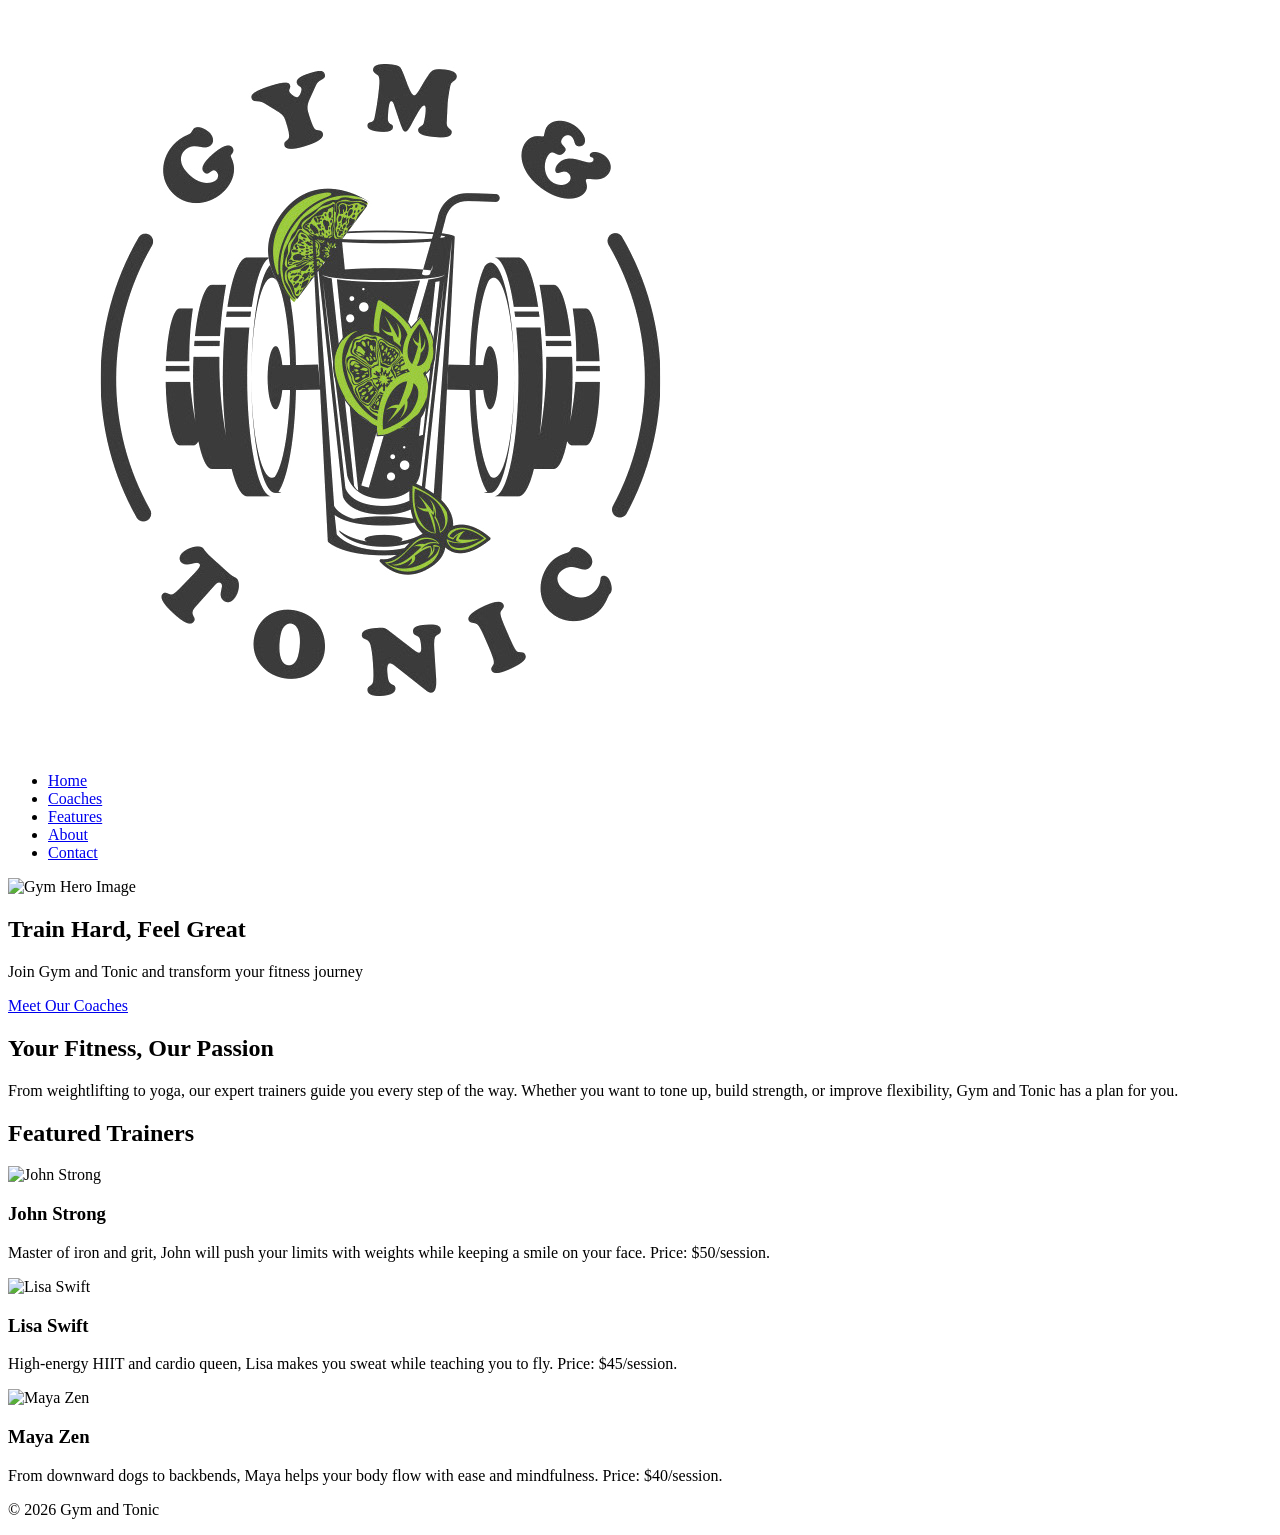
==== index.html @ 3d95173b "first version" ====
<!DOCTYPE html>
<html lang="en">
<head>
  <meta charset="UTF-8">
  <meta name="viewport" content="width=device-width, initial-scale=1.0">
  <title>Gym and Tonic</title>
  <link rel="stylesheet" href="styles.css">
  <script src="app.js" defer></script>
</head>
<body>
  <header>
    <img src="assets/images/logo.png" alt="Gym and Tonic Logo" class="logo">
    <nav>
      <ul>
        <li><a href="index.html" data-i18n="home">Home</a></li>
        <li><a href="coaches.html" data-i18n="coaches">Coaches</a></li>
        <li><a href="features.html" data-i18n="features">Features</a></li>
        <li><a href="about.html" data-i18n="about">About</a></li>
        <li><a href="contact.html" data-i18n="contact">Contact</a></li>
      </ul>
    </nav>
  </header>

  <section class="hero">
    <img src="assets/images/hero.jpg" alt="Gym Hero Image">
    <div class="hero-overlay"></div>
    <div class="hero-text">
      <h1 data-i18n="hero_title">Train Hard, Feel Great</h1>
      <p data-i18n="hero_subtitle">Join Gym and Tonic and transform your fitness journey</p>
      <a href="coaches.html" class="btn" data-i18n="hero_button">Meet Our Coaches</a>
    </div>
  </section>

  <section class="intro">
    <h2 data-i18n="intro_title">Your Fitness, Our Passion</h2>
    <p data-i18n="intro_text">From weightlifting to yoga, our expert trainers guide you every step of the way. Whether you want to tone up, build strength, or improve flexibility, Gym and Tonic has a plan for you.</p>
  </section>

  <!-- Featured Trainers Section -->
  <section class="featured-trainers">
    <h2 data-i18n="featured_trainers_title">Featured Trainers</h2>
    <div class="trainer-grid">
      <div class="trainer-card">
        <img src="assets/images/gym1.jpg" alt="John Strong">
        <h3 data-i18n="coach1_name">John Strong</h3>
        <p data-i18n="coach1_desc">Master of iron and grit, John will push your limits with weights while keeping a smile on your face. Price: $50/session.</p>
      </div>
      <div class="trainer-card">
        <img src="assets/images/gym2.jpg" alt="Lisa Swift">
        <h3 data-i18n="coach2_name">Lisa Swift</h3>
        <p data-i18n="coach2_desc">High-energy HIIT and cardio queen, Lisa makes you sweat while teaching you to fly. Price: $45/session.</p>
      </div>
      <div class="trainer-card">
        <img src="assets/images/gym3.jpg" alt="Maya Zen">
        <h3 data-i18n="coach3_name">Maya Zen</h3>
        <p data-i18n="coach3_desc">From downward dogs to backbends, Maya helps your body flow with ease and mindfulness. Price: $40/session.</p>
      </div>
    </div>
  </section>

  <footer>
    <p>&copy; 2026 Gym and Tonic</p>
  </footer>
</body>
</html>
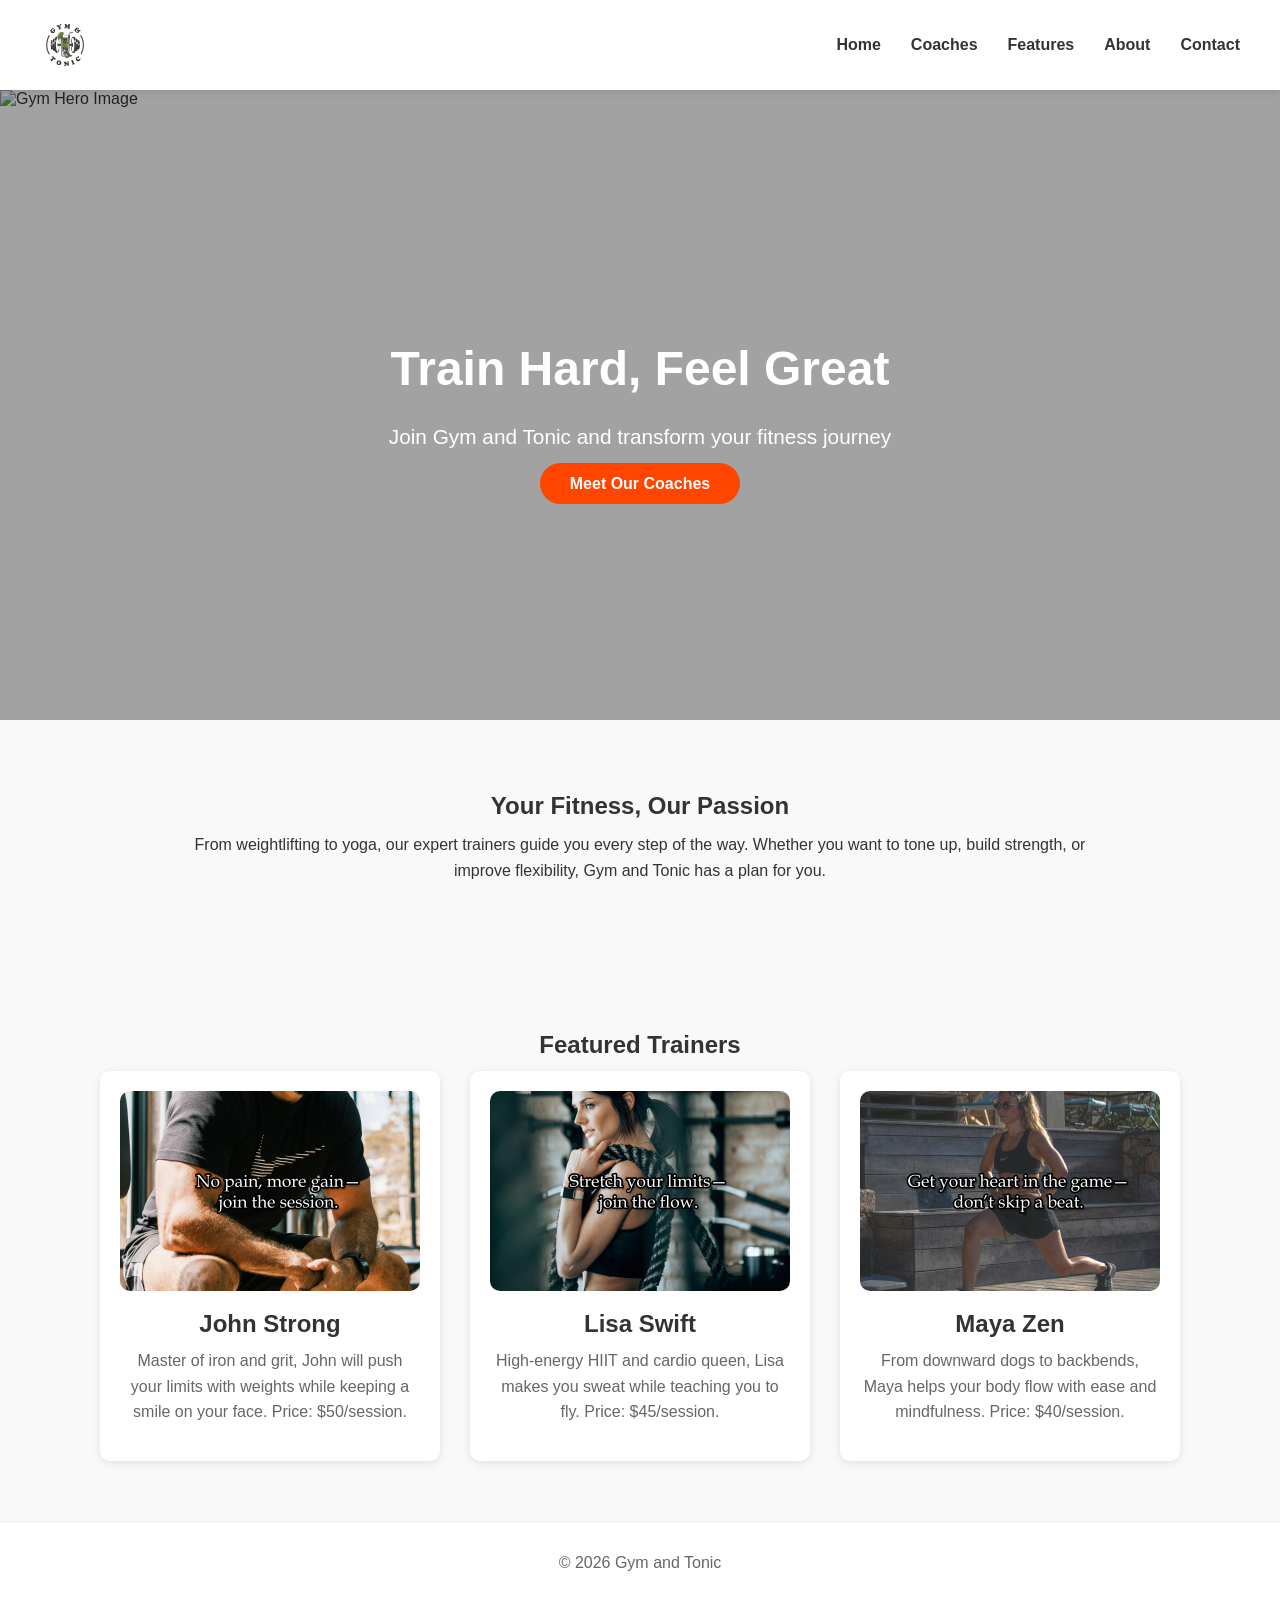
==== commit 1576f3b2: "trying to fix stuff 1" ====
--- a/index.html
+++ b/index.html
@@ -22,7 +22,7 @@
   </header>
 
   <section class="hero">
-    <img src="assets/images/hero.jpg" alt="Gym Hero Image">
+    <img src="assets/images/en/hero.jpg" alt="Gym Hero Image">
     <div class="hero-overlay"></div>
     <div class="hero-text">
       <h1 data-i18n="hero_title">Train Hard, Feel Great</h1>
@@ -41,17 +41,17 @@
     <h2 data-i18n="featured_trainers_title">Featured Trainers</h2>
     <div class="trainer-grid">
       <div class="trainer-card">
-        <img src="assets/images/gym1.jpg" alt="John Strong">
+        <img src="assets/images/en/gym1.jpg" alt="John Strong">
         <h3 data-i18n="coach1_name">John Strong</h3>
         <p data-i18n="coach1_desc">Master of iron and grit, John will push your limits with weights while keeping a smile on your face. Price: $50/session.</p>
       </div>
       <div class="trainer-card">
-        <img src="assets/images/gym2.jpg" alt="Lisa Swift">
+        <img src="assets/images/en/gym2.jpg" alt="Lisa Swift">
         <h3 data-i18n="coach2_name">Lisa Swift</h3>
         <p data-i18n="coach2_desc">High-energy HIIT and cardio queen, Lisa makes you sweat while teaching you to fly. Price: $45/session.</p>
       </div>
       <div class="trainer-card">
-        <img src="assets/images/gym3.jpg" alt="Maya Zen">
+        <img src="assets/images/en/gym3.jpg" alt="Maya Zen">
         <h3 data-i18n="coach3_name">Maya Zen</h3>
         <p data-i18n="coach3_desc">From downward dogs to backbends, Maya helps your body flow with ease and mindfulness. Price: $40/session.</p>
       </div>
--- a/styles.css
+++ b/styles.css
@@ -0,0 +1,331 @@
+/* ================== Google Fonts ================== */
+@import url('https://fonts.googleapis.com/css2?family=Montserrat:wght@400;600;700&display=swap');
+
+/* ================== GLOBAL STYLES ================== */
+body {
+  font-family: 'Montserrat', sans-serif;
+  margin: 0;
+  background-color: #f9f9f9;
+  color: #333;
+}
+
+h1, h2, h3, h4 {
+  font-weight: 700;
+  margin: 0.5em 0;
+}
+
+p {
+  line-height: 1.6;
+  margin: 0.5em 0 1em 0;
+}
+
+a {
+  color: inherit;
+  text-decoration: none;
+}
+
+ul {
+  list-style: none;
+  padding: 0;
+  margin: 0;
+}
+
+/* ================== HEADER ================== */
+header {
+  display: flex;
+  justify-content: space-between;
+  align-items: center;
+  padding: 20px 40px;
+  background-color: #fff;
+  box-shadow: 0 2px 8px rgba(0,0,0,0.1);
+  position: sticky;
+  top: 0;
+  z-index: 100;
+}
+
+header .logo {
+  height: 50px;
+}
+
+header nav ul {
+  display: flex;
+  gap: 30px;
+}
+
+header nav li a {
+  font-weight: 600;
+  transition: color 0.3s;
+}
+
+header nav li a:hover {
+  color: #ff4500;
+}
+
+/* ================== HERO ================== */
+.hero {
+  position: relative;
+  width: 100%;
+  height: 70vh;
+  display: flex;
+  justify-content: center;
+  align-items: center;
+  overflow: hidden;
+}
+
+.hero img {
+  width: 100%;
+  height: 100%;
+  object-fit: cover;
+}
+
+.hero-overlay {
+  position: absolute;
+  width: 100%;
+  height: 100%;
+  background-color: rgba(0,0,0,0.35);
+  top: 0;
+  left: 0;
+}
+
+.hero-text {
+  position: absolute;
+  color: #fff;
+  text-align: center;
+  padding: 0 20px;
+}
+
+.hero-text h1 {
+  font-size: 3rem;
+  margin-bottom: 0.5em;
+}
+
+.hero-text p {
+  font-size: 1.3rem;
+  margin-bottom: 1em;
+}
+
+.hero-text .btn {
+  background-color: #ff4500;
+  padding: 12px 30px;
+  border-radius: 30px;
+  color: #fff;
+  font-weight: 600;
+  transition: background-color 0.3s;
+}
+
+.hero-text .btn:hover {
+  background-color: #e03e00;
+}
+
+/* ================== INTRO ================== */
+.intro {
+  padding: 60px 20px;
+  text-align: center;
+  max-width: 900px;
+  margin: 0 auto;
+}
+
+/* ================== FEATURED TRAINERS ================== */
+.featured-trainers {
+  padding: 60px 20px;
+  text-align: center;
+}
+
+.trainer-grid {
+  display: flex;
+  gap: 30px;
+  justify-content: center;
+  flex-wrap: wrap;
+}
+
+.trainer-card {
+  background-color: #fff;
+  padding: 20px;
+  width: 300px;
+  box-shadow: 0 2px 8px rgba(0,0,0,0.1);
+  border-radius: 10px;
+  text-align: center;
+}
+
+.trainer-card img {
+  width: 100%;
+  height: 200px;
+  object-fit: cover;
+  border-radius: 10px;
+}
+
+.trainer-card h3 {
+  margin-top: 15px;
+  margin-bottom: 10px;
+  font-size: 1.5rem;
+}
+
+.trainer-card p {
+  font-size: 1rem;
+  color: #666;
+}
+
+/* ================== COACHES PAGE ================== */
+.coach-grid {
+  display: flex;
+  flex-wrap: wrap;
+  gap: 30px;
+  justify-content: center;
+  padding: 60px 20px;
+}
+
+.coach-card {
+  background-color: #fff;
+  width: 300px;
+  box-shadow: 0 2px 8px rgba(0,0,0,0.1);
+  border-radius: 10px;
+  overflow: hidden;
+  text-align: center;
+}
+
+.coach-card img {
+  width: 100%;
+  height: 200px;
+  object-fit: cover;
+}
+
+.coach-card h3 {
+  margin: 15px 0 5px 0;
+}
+
+.coach-card p {
+  padding: 0 15px 15px 15px;
+  color: #666;
+}
+
+/* ================== FEATURES PAGE ================== */
+.features-grid {
+  display: flex;
+  flex-wrap: wrap;
+  gap: 30px;
+  justify-content: center;
+  padding: 60px 20px;
+}
+
+.feature-card {
+  background-color: #fff;
+  width: 300px;
+  box-shadow: 0 2px 8px rgba(0,0,0,0.1);
+  border-radius: 10px;
+  overflow: hidden;
+  text-align: center;
+}
+
+.feature-card img {
+  width: 100%;
+  height: 200px;
+  object-fit: cover;
+}
+
+.feature-card h3 {
+  margin: 15px 0 5px 0;
+}
+
+.feature-card p {
+  padding: 0 15px 15px 15px;
+  color: #666;
+}
+
+/* ================== ABOUT PAGE ================== */
+.about-section {
+  padding: 60px 20px;
+  max-width: 900px;
+  margin: 0 auto;
+  text-align: center;
+}
+
+.about-section h2 {
+  font-size: 2rem;
+  margin-bottom: 20px;
+}
+
+.about-section p {
+  font-size: 1.1rem;
+  color: #555;
+}
+
+/* ================== CONTACT PAGE ================== */
+.contact-section {
+  padding: 60px 20px;
+  max-width: 900px;
+  margin: 0 auto;
+}
+
+.contact-section h2 {
+  text-align: center;
+  margin-bottom: 40px;
+}
+
+.contact-section form {
+  display: flex;
+  flex-direction: column;
+  gap: 20px;
+}
+
+.contact-section input,
+.contact-section textarea {
+  padding: 15px;
+  border: 1px solid #ccc;
+  border-radius: 8px;
+  font-size: 1rem;
+  width: 100%;
+  box-sizing: border-box;
+}
+
+.contact-section button {
+  background-color: #ff4500;
+  color: #fff;
+  font-weight: 600;
+  padding: 15px;
+  border: none;
+  border-radius: 30px;
+  cursor: pointer;
+  transition: background-color 0.3s;
+}
+
+.contact-section button:hover {
+  background-color: #e03e00;
+}
+
+/* ================== FOOTER ================== */
+footer {
+  background-color: #fff;
+  text-align: center;
+  padding: 20px;
+  border-top: 1px solid #eee;
+  color: #666;
+}
+
+/* ================== RESPONSIVE ================== */
+@media (max-width: 768px) {
+  header nav ul {
+    flex-direction: column;
+    gap: 15px;
+  }
+
+  .trainer-grid,
+  .coach-grid,
+  .features-grid {
+    flex-direction: column;
+    align-items: center;
+  }
+
+  .trainer-card,
+  .coach-card,
+  .feature-card {
+    width: 90%;
+  }
+
+  .hero-text h1 {
+    font-size: 2rem;
+  }
+
+  .hero-text p {
+    font-size: 1rem;
+  }
+}
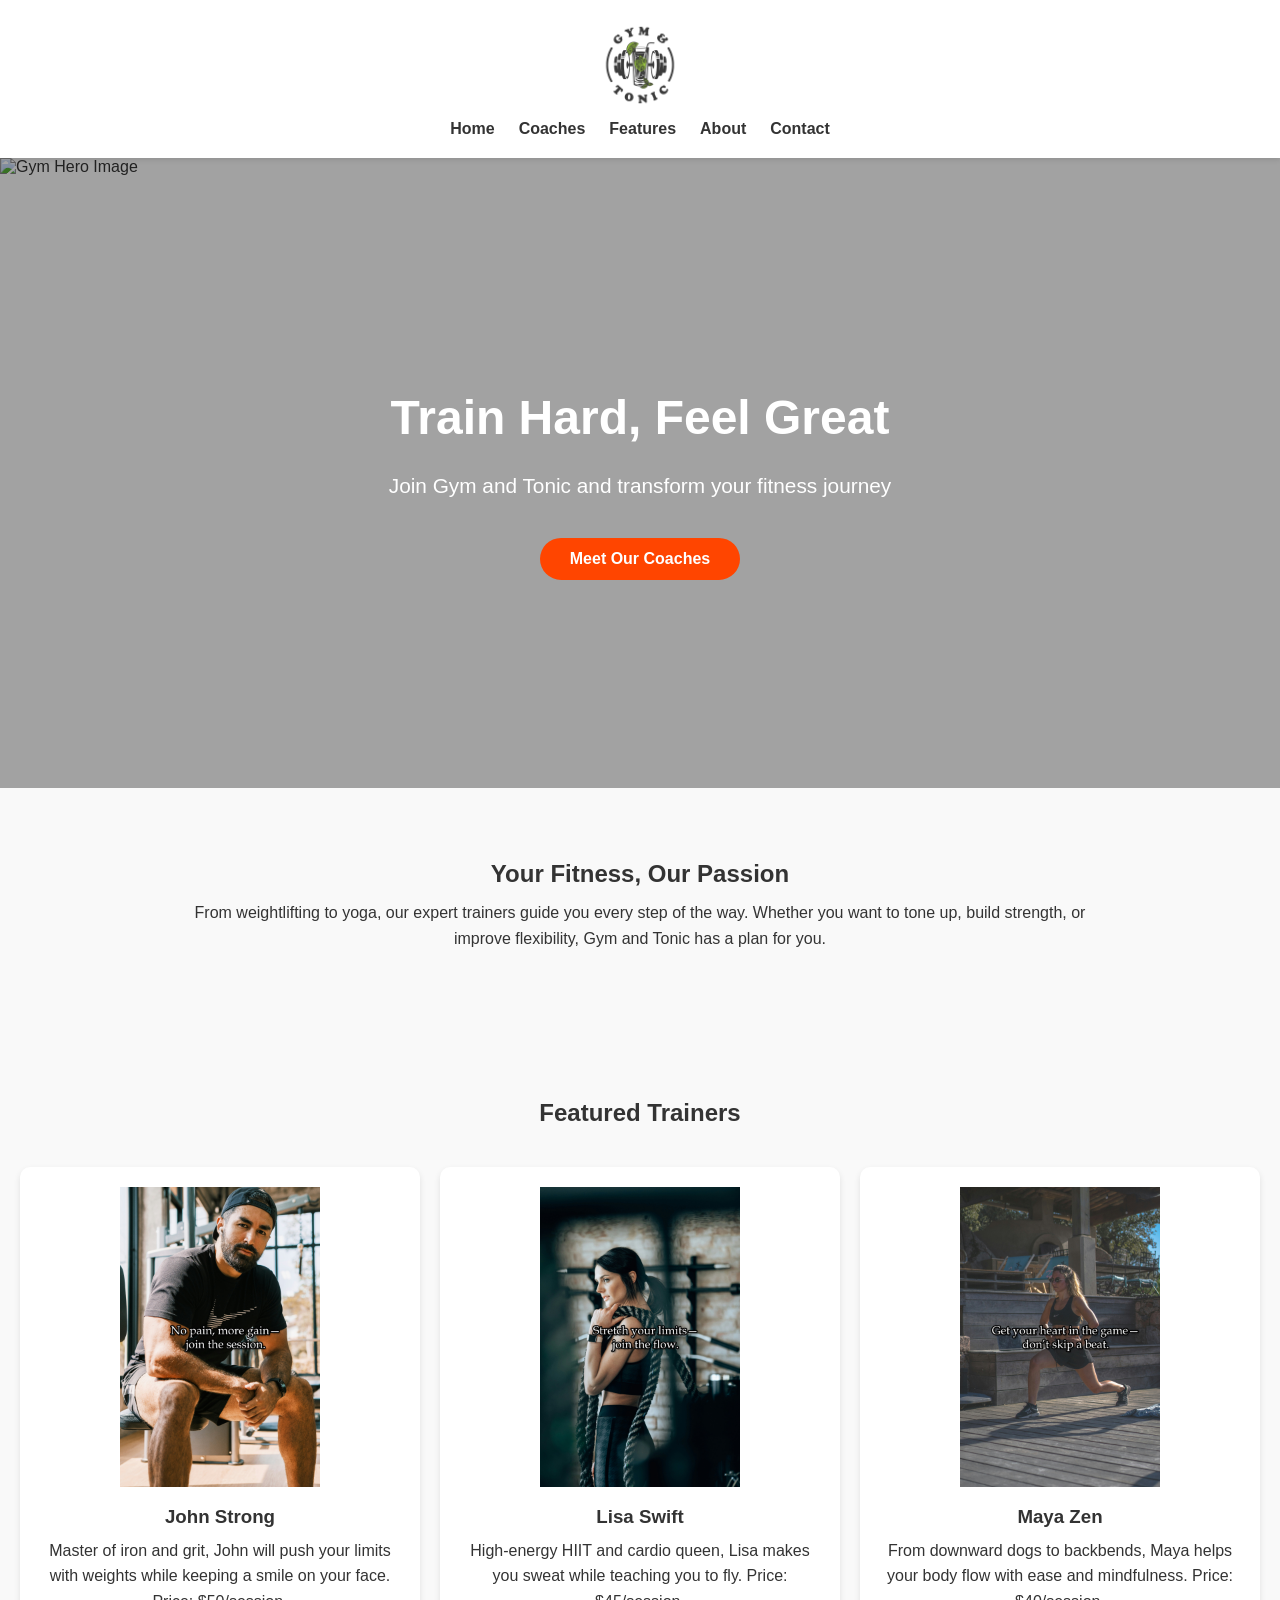
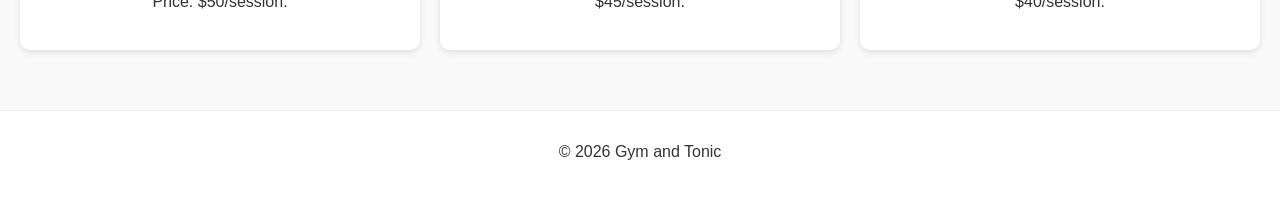
==== commit c76eb1b1: "try to fix menu" ====
--- a/index.html
+++ b/index.html
@@ -8,7 +8,7 @@
   <script src="app.js" defer></script>
 </head>
 <body>
-  <header>
+  <header class="navbar">
     <img src="assets/images/logo.png" alt="Gym and Tonic Logo" class="logo">
     <nav>
       <ul>
--- a/styles.css
+++ b/styles.css
@@ -1,11 +1,11 @@
-/* ================== Google Fonts ================== */
+/* ================== GOOGLE FONTS ================== */
 @import url('https://fonts.googleapis.com/css2?family=Montserrat:wght@400;600;700&display=swap');
 
-/* ================== GLOBAL STYLES ================== */
+/* ================== GLOBAL ================== */
 body {
   font-family: 'Montserrat', sans-serif;
   margin: 0;
-  background-color: #f9f9f9;
+  background: #f9f9f9;
   color: #333;
 }
 
@@ -16,48 +16,64 @@
 
 p {
   line-height: 1.6;
-  margin: 0.5em 0 1em 0;
+  margin: 0.5em 0 1em;
 }
 
 a {
+  text-decoration: none;
   color: inherit;
-  text-decoration: none;
 }
 
 ul {
   list-style: none;
+  margin: 0;
   padding: 0;
-  margin: 0;
-}
-
-/* ================== HEADER ================== */
-header {
-  display: flex;
-  justify-content: space-between;
-  align-items: center;
-  padding: 20px 40px;
-  background-color: #fff;
-  box-shadow: 0 2px 8px rgba(0,0,0,0.1);
+}
+
+/* ================== LAYOUT SYSTEM (from fashion site) ================== */
+.container {
+  max-width: 1200px;
+  margin: 0 auto;
+  padding: 0 20px;
+}
+
+/* ================== HEADER (kept gym style, adapted structure) ================== */
+
+.navbar {
+  background: #fff;
+  box-shadow: 0 2px 5px rgba(0,0,0,0.1);
+  padding: 20px 0;
+  text-align: center;
   position: sticky;
   top: 0;
   z-index: 100;
 }
 
-header .logo {
-  height: 50px;
-}
-
-header nav ul {
+/* logo centered like old version */
+.logo {
+  display: block;
+  margin: 0 auto;
+  max-height: 90px;
+  width: auto;
+}
+
+/* menu stacked style */
+.navbar nav {
+  margin-top: 10px;
+}
+
+.navbar nav ul {
   display: flex;
-  gap: 30px;
-}
-
-header nav li a {
+  justify-content: center;
+  gap: 24px;
+}
+
+.navbar nav a {
   font-weight: 600;
-  transition: color 0.3s;
-}
-
-header nav li a:hover {
+  transition: color 0.2s ease;
+}
+
+.navbar nav a:hover {
   color: #ff4500;
 }
 
@@ -66,9 +82,6 @@
   position: relative;
   width: 100%;
   height: 70vh;
-  display: flex;
-  justify-content: center;
-  align-items: center;
   overflow: hidden;
 }
 
@@ -80,41 +93,41 @@
 
 .hero-overlay {
   position: absolute;
-  width: 100%;
-  height: 100%;
-  background-color: rgba(0,0,0,0.35);
-  top: 0;
-  left: 0;
+  inset: 0;
+  background: rgba(0,0,0,0.35);
 }
 
 .hero-text {
   position: absolute;
+  top: 50%;
+  left: 50%;
+  transform: translate(-50%, -50%);
   color: #fff;
   text-align: center;
-  padding: 0 20px;
+  width: 90%;
+  max-width: 800px;
 }
 
 .hero-text h1 {
   font-size: 3rem;
-  margin-bottom: 0.5em;
 }
 
 .hero-text p {
   font-size: 1.3rem;
-  margin-bottom: 1em;
 }
 
 .hero-text .btn {
-  background-color: #ff4500;
+  display: inline-block;
+  margin-top: 15px;
+  background: #ff4500;
+  color: #fff;
   padding: 12px 30px;
   border-radius: 30px;
-  color: #fff;
   font-weight: 600;
-  transition: background-color 0.3s;
 }
 
 .hero-text .btn:hover {
-  background-color: #e03e00;
+  background: #e03e00;
 }
 
 /* ================== INTRO ================== */
@@ -125,200 +138,162 @@
   margin: 0 auto;
 }
 
-/* ================== FEATURED TRAINERS ================== */
+/* ================== TRAINERS (mapped from product-grid system) ================== */
 .featured-trainers {
   padding: 60px 20px;
   text-align: center;
 }
 
 .trainer-grid {
-  display: flex;
-  gap: 30px;
-  justify-content: center;
-  flex-wrap: wrap;
+  display: grid;
+  grid-template-columns: repeat(auto-fit, minmax(250px, 1fr));
+  gap: 20px;
+  margin-top: 40px;
 }
 
 .trainer-card {
-  background-color: #fff;
+  background: #fff;
   padding: 20px;
-  width: 300px;
-  box-shadow: 0 2px 8px rgba(0,0,0,0.1);
   border-radius: 10px;
+  box-shadow: 0 3px 6px rgba(0,0,0,0.1);
   text-align: center;
 }
 
 .trainer-card img {
   width: 100%;
-  height: 200px;
-  object-fit: cover;
-  border-radius: 10px;
+  height: 300px;
+  object-fit: contain;   /* IMPORTANT FIX */
+  background: #fff;
 }
 
 .trainer-card h3 {
   margin-top: 15px;
-  margin-bottom: 10px;
-  font-size: 1.5rem;
-}
-
-.trainer-card p {
-  font-size: 1rem;
-  color: #666;
-}
-
-/* ================== COACHES PAGE ================== */
+}
+
+/* ================== COACHES ================== */
 .coach-grid {
-  display: flex;
-  flex-wrap: wrap;
-  gap: 30px;
-  justify-content: center;
+  display: grid;
+  grid-template-columns: repeat(auto-fit, minmax(250px, 1fr));
+  gap: 20px;
   padding: 60px 20px;
 }
 
 .coach-card {
-  background-color: #fff;
-  width: 300px;
-  box-shadow: 0 2px 8px rgba(0,0,0,0.1);
+  background: #fff;
   border-radius: 10px;
-  overflow: hidden;
+  box-shadow: 0 3px 6px rgba(0,0,0,0.1);
+  padding: 15px;
   text-align: center;
 }
 
 .coach-card img {
   width: 100%;
-  height: 200px;
-  object-fit: cover;
-}
-
-.coach-card h3 {
-  margin: 15px 0 5px 0;
-}
-
-.coach-card p {
-  padding: 0 15px 15px 15px;
-  color: #666;
-}
-
-/* ================== FEATURES PAGE ================== */
+  height: 300px;
+  object-fit: contain;   /* IMPORTANT FIX */
+  background: #fff;
+}
+
+/* ================== FEATURES ================== */
 .features-grid {
-  display: flex;
-  flex-wrap: wrap;
-  gap: 30px;
-  justify-content: center;
+  display: grid;
+  grid-template-columns: repeat(auto-fit, minmax(250px, 1fr));
+  gap: 20px;
   padding: 60px 20px;
 }
 
 .feature-card {
-  background-color: #fff;
-  width: 300px;
-  box-shadow: 0 2px 8px rgba(0,0,0,0.1);
+  background: #fff;
   border-radius: 10px;
-  overflow: hidden;
+  box-shadow: 0 3px 6px rgba(0,0,0,0.1);
+  padding: 15px;
   text-align: center;
 }
 
 .feature-card img {
   width: 100%;
-  height: 200px;
-  object-fit: cover;
-}
-
-.feature-card h3 {
-  margin: 15px 0 5px 0;
-}
-
-.feature-card p {
-  padding: 0 15px 15px 15px;
-  color: #666;
-}
-
-/* ================== ABOUT PAGE ================== */
-.about-section {
+  height: 300px;
+  object-fit: contain;   /* matches coaches behavior */
+  background: #fff;
+}
+
+/* ================== ABOUT ================== */
+.about {
   padding: 60px 20px;
   max-width: 900px;
   margin: 0 auto;
   text-align: center;
 }
 
-.about-section h2 {
-  font-size: 2rem;
-  margin-bottom: 20px;
-}
-
-.about-section p {
-  font-size: 1.1rem;
-  color: #555;
-}
-
-/* ================== CONTACT PAGE ================== */
+/* ================== CONTACT (fashion structure adapted) ================== */
 .contact-section {
   padding: 60px 20px;
-  max-width: 900px;
-  margin: 0 auto;
-}
-
-.contact-section h2 {
-  text-align: center;
-  margin-bottom: 40px;
-}
-
-.contact-section form {
+}
+
+.contact-layout {
   display: flex;
-  flex-direction: column;
-  gap: 20px;
-}
-
-.contact-section input,
-.contact-section textarea {
-  padding: 15px;
+  gap: 40px;
+  flex-wrap: wrap;
+}
+
+.contact-form {
+  flex: 1;
+  min-width: 300px;
+}
+
+.form-group {
+  margin-bottom: 18px;
+  text-align: left;
+}
+
+.contact-form input,
+.contact-form textarea {
+  width: 100%;
+  padding: 12px;
   border: 1px solid #ccc;
-  border-radius: 8px;
-  font-size: 1rem;
-  width: 100%;
-  box-sizing: border-box;
-}
-
-.contact-section button {
-  background-color: #ff4500;
+  border-radius: 6px;
+}
+
+.btn-primary {
+  background: #ff4500;
   color: #fff;
-  font-weight: 600;
-  padding: 15px;
+  padding: 12px 28px;
   border: none;
-  border-radius: 30px;
-  cursor: pointer;
-  transition: background-color 0.3s;
-}
-
-.contact-section button:hover {
-  background-color: #e03e00;
+  border-radius: 6px;
+}
+
+/* contact sidebar */
+.contact-details {
+  flex: 0 0 280px;
+}
+
+/* social icons */
+.contact-details .social-links {
+  display: flex;
+  gap: 12px;
+}
+
+.contact-details .social-links img {
+  width: 32px;
+  height: 32px;
 }
 
 /* ================== FOOTER ================== */
 footer {
-  background-color: #fff;
   text-align: center;
   padding: 20px;
+  background: #fff;
   border-top: 1px solid #eee;
-  color: #666;
 }
 
 /* ================== RESPONSIVE ================== */
 @media (max-width: 768px) {
-  header nav ul {
+  .navbar nav ul {
     flex-direction: column;
-    gap: 15px;
+    gap: 10px;
   }
 
-  .trainer-grid,
-  .coach-grid,
-  .features-grid {
+  .contact-layout {
     flex-direction: column;
-    align-items: center;
-  }
-
-  .trainer-card,
-  .coach-card,
-  .feature-card {
-    width: 90%;
   }
 
   .hero-text h1 {
@@ -328,4 +303,4 @@
   .hero-text p {
     font-size: 1rem;
   }
-}
+}
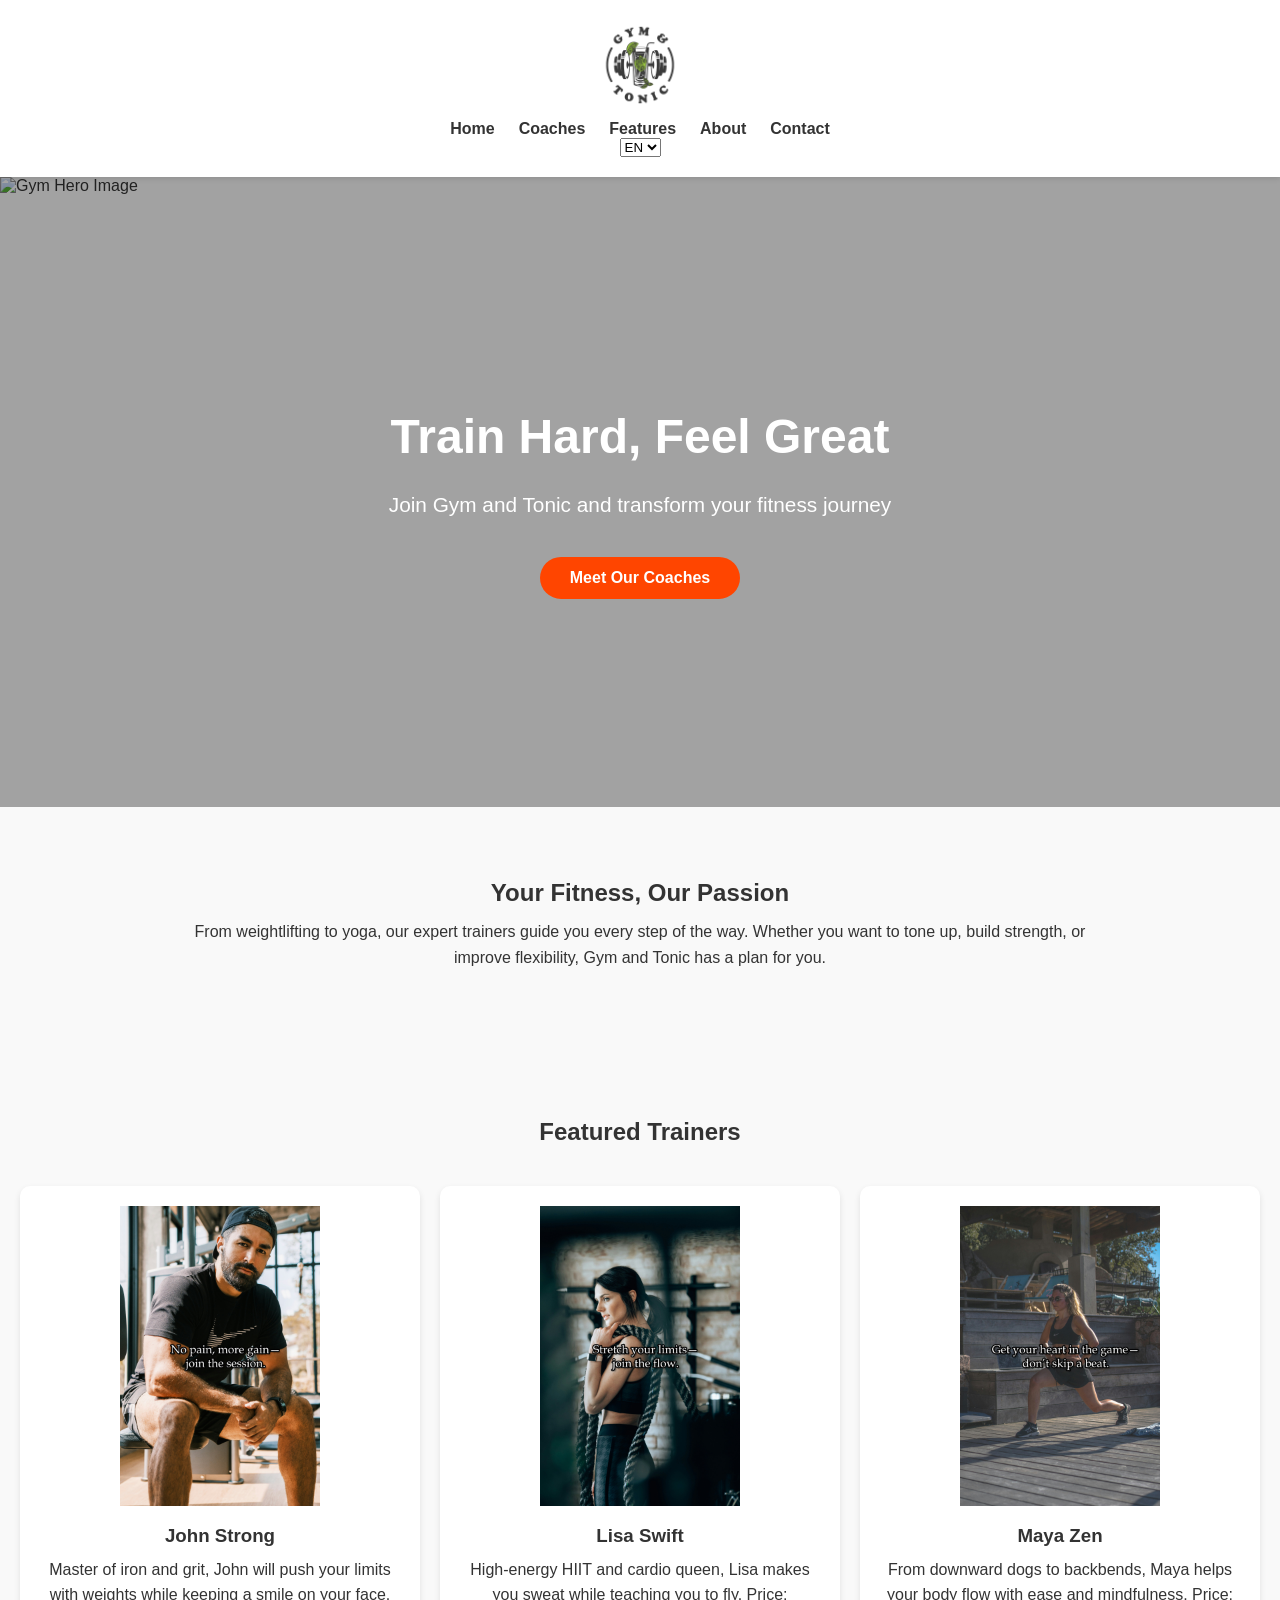
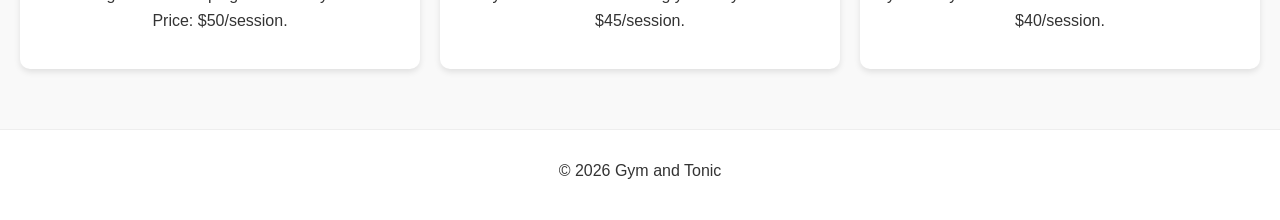
==== commit 2cef1fbe: "new layout fix" ====
--- a/index.html
+++ b/index.html
@@ -9,7 +9,7 @@
 </head>
 <body>
   <header class="navbar">
-    <img src="assets/images/logo.png" alt="Gym and Tonic Logo" class="logo">
+      <div class="container"><img src="assets/images/logo.png" alt="Gym and Tonic Logo" class="logo">
     <nav>
       <ul>
         <li><a href="index.html" data-i18n="home">Home</a></li>
@@ -19,6 +19,11 @@
         <li><a href="contact.html" data-i18n="contact">Contact</a></li>
       </ul>
     </nav>
+    <select id="langSwitcher">
+      <option value="en">EN</option>
+      <option value="uk">UK</option>
+    </select>  
+    </div>
   </header>
 
   <section class="hero">
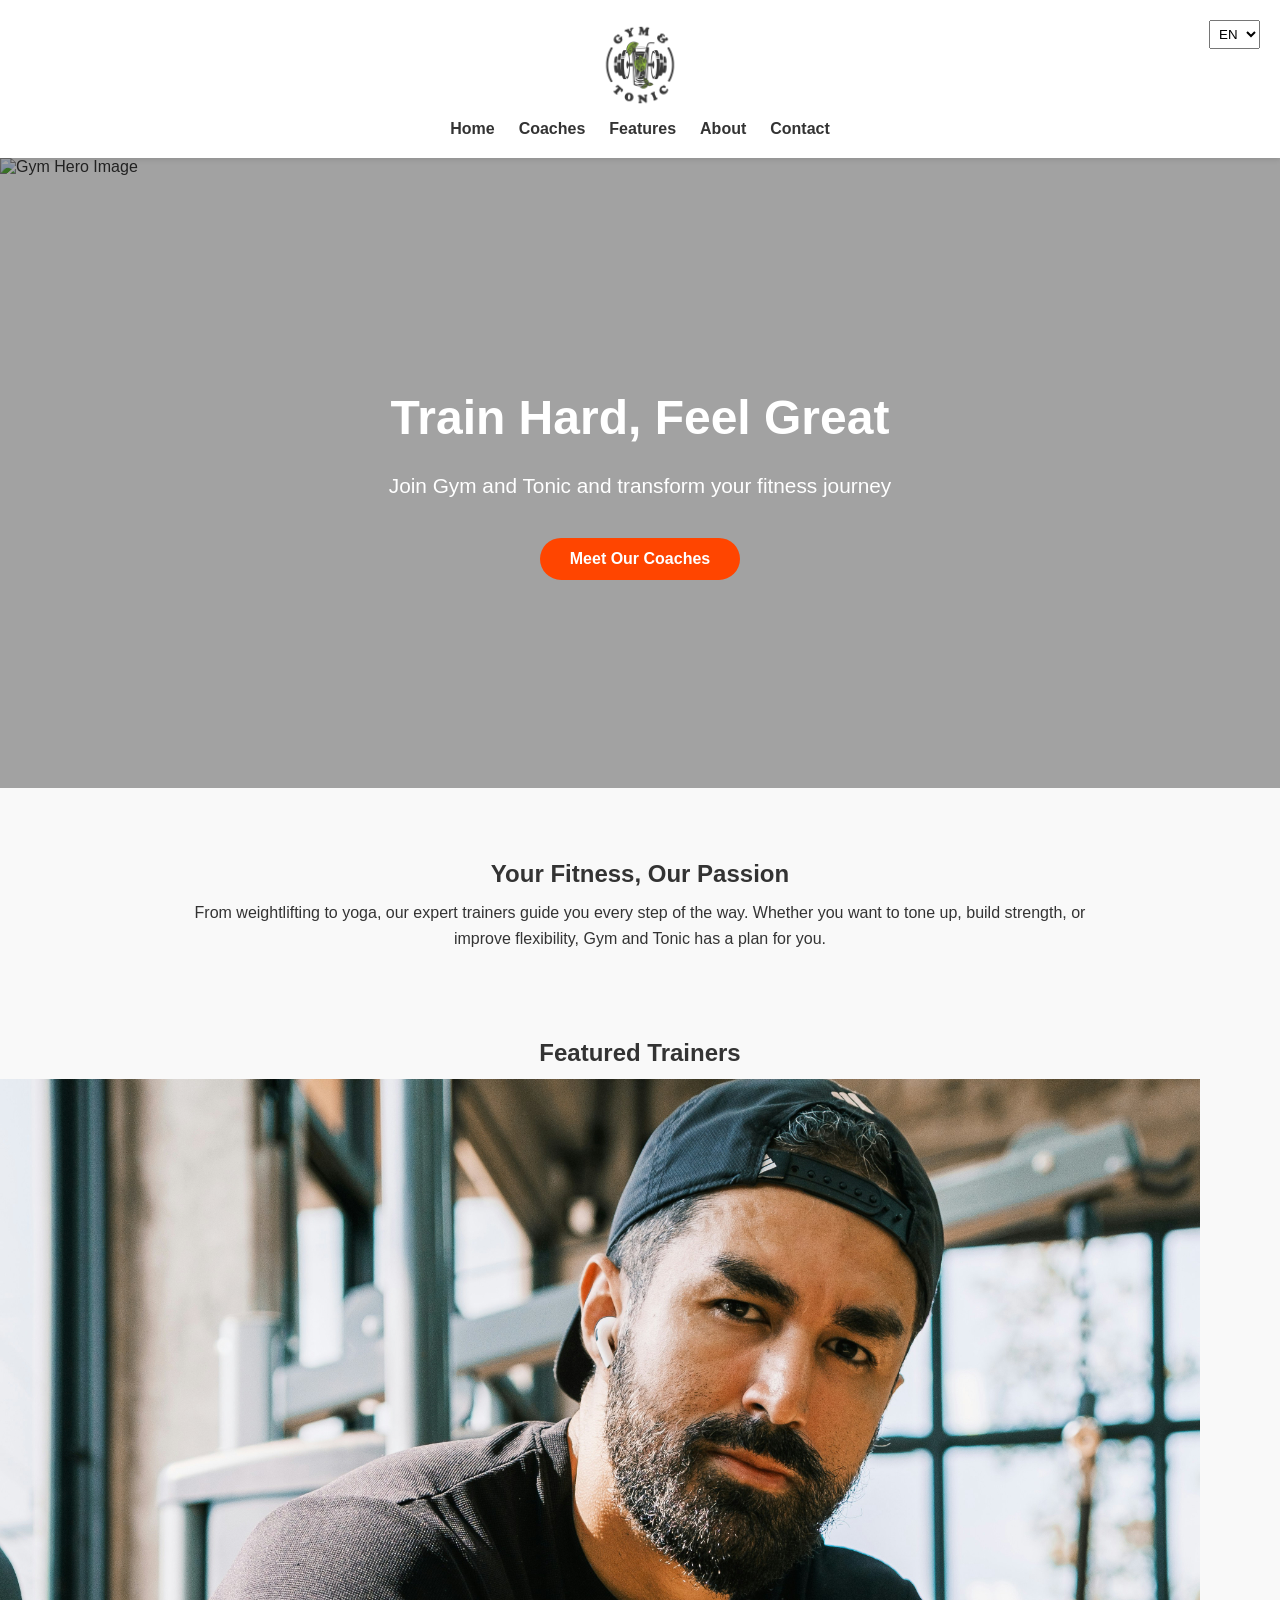
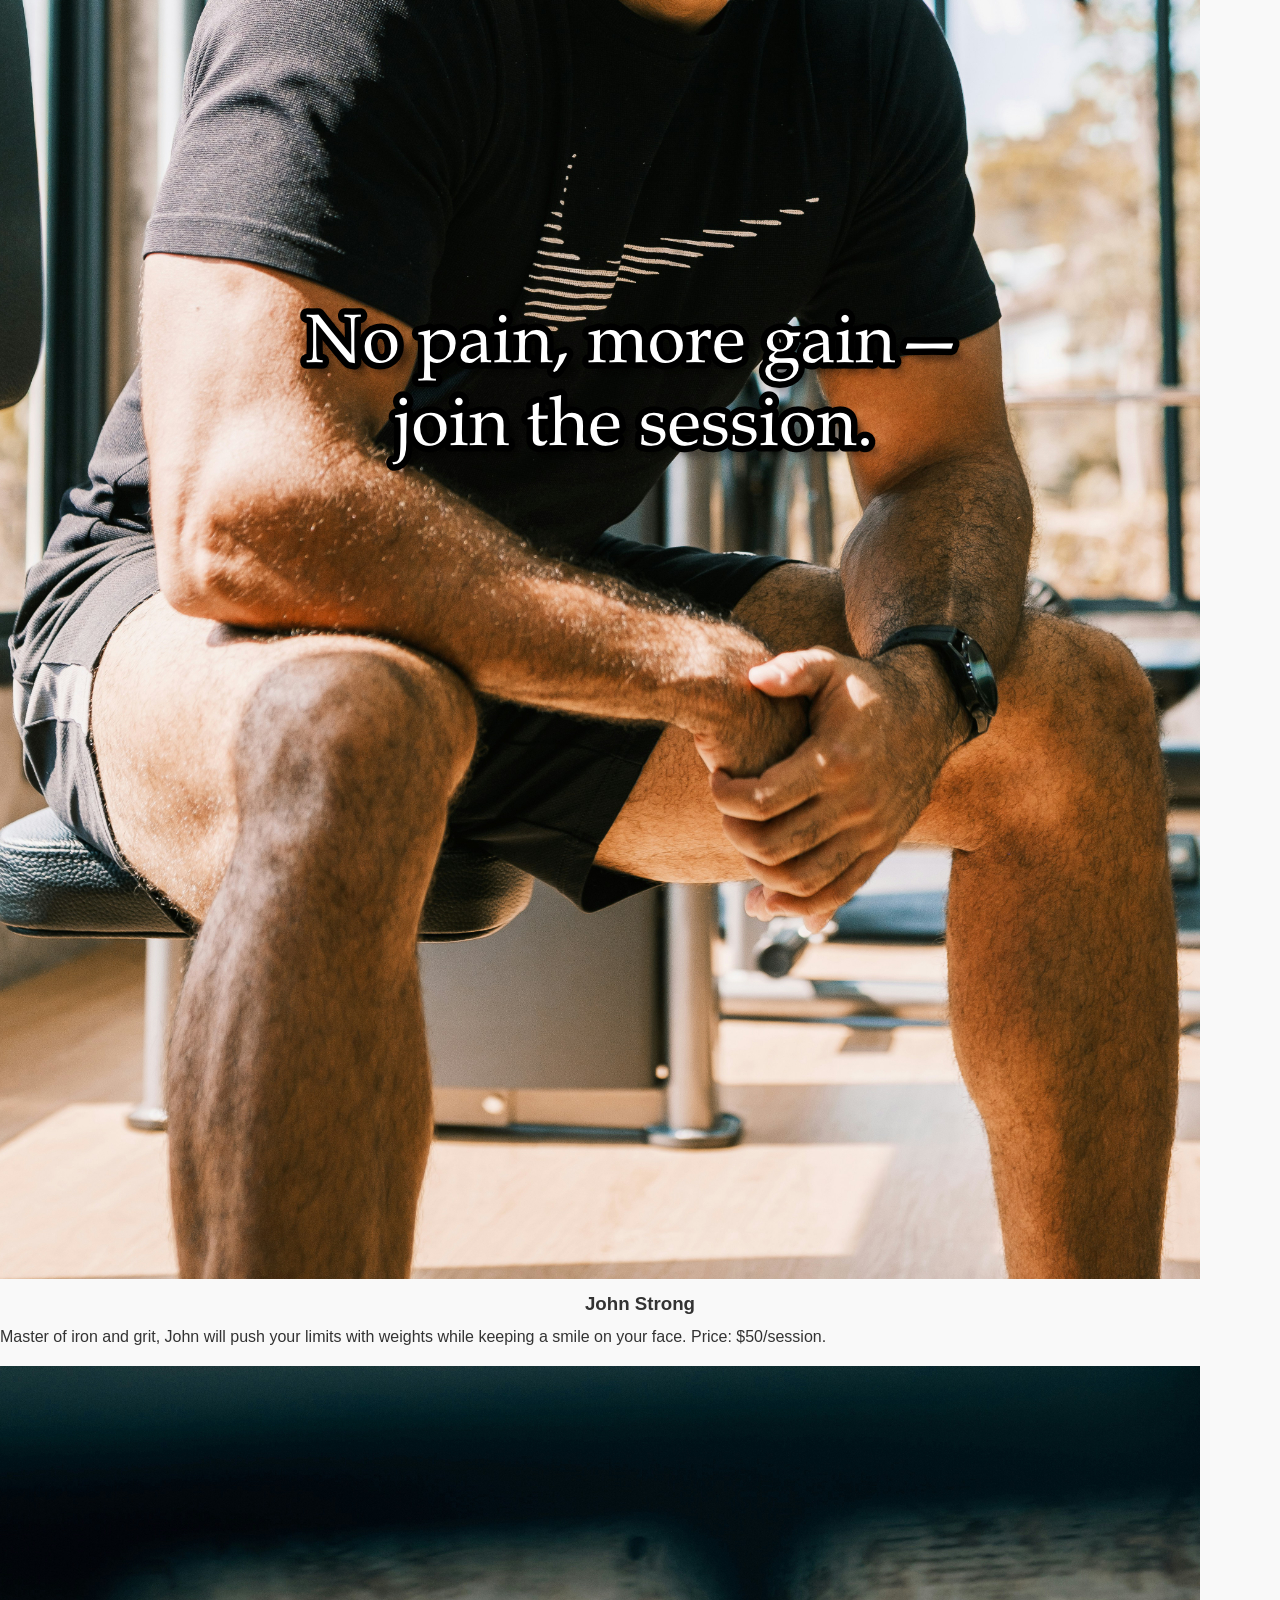
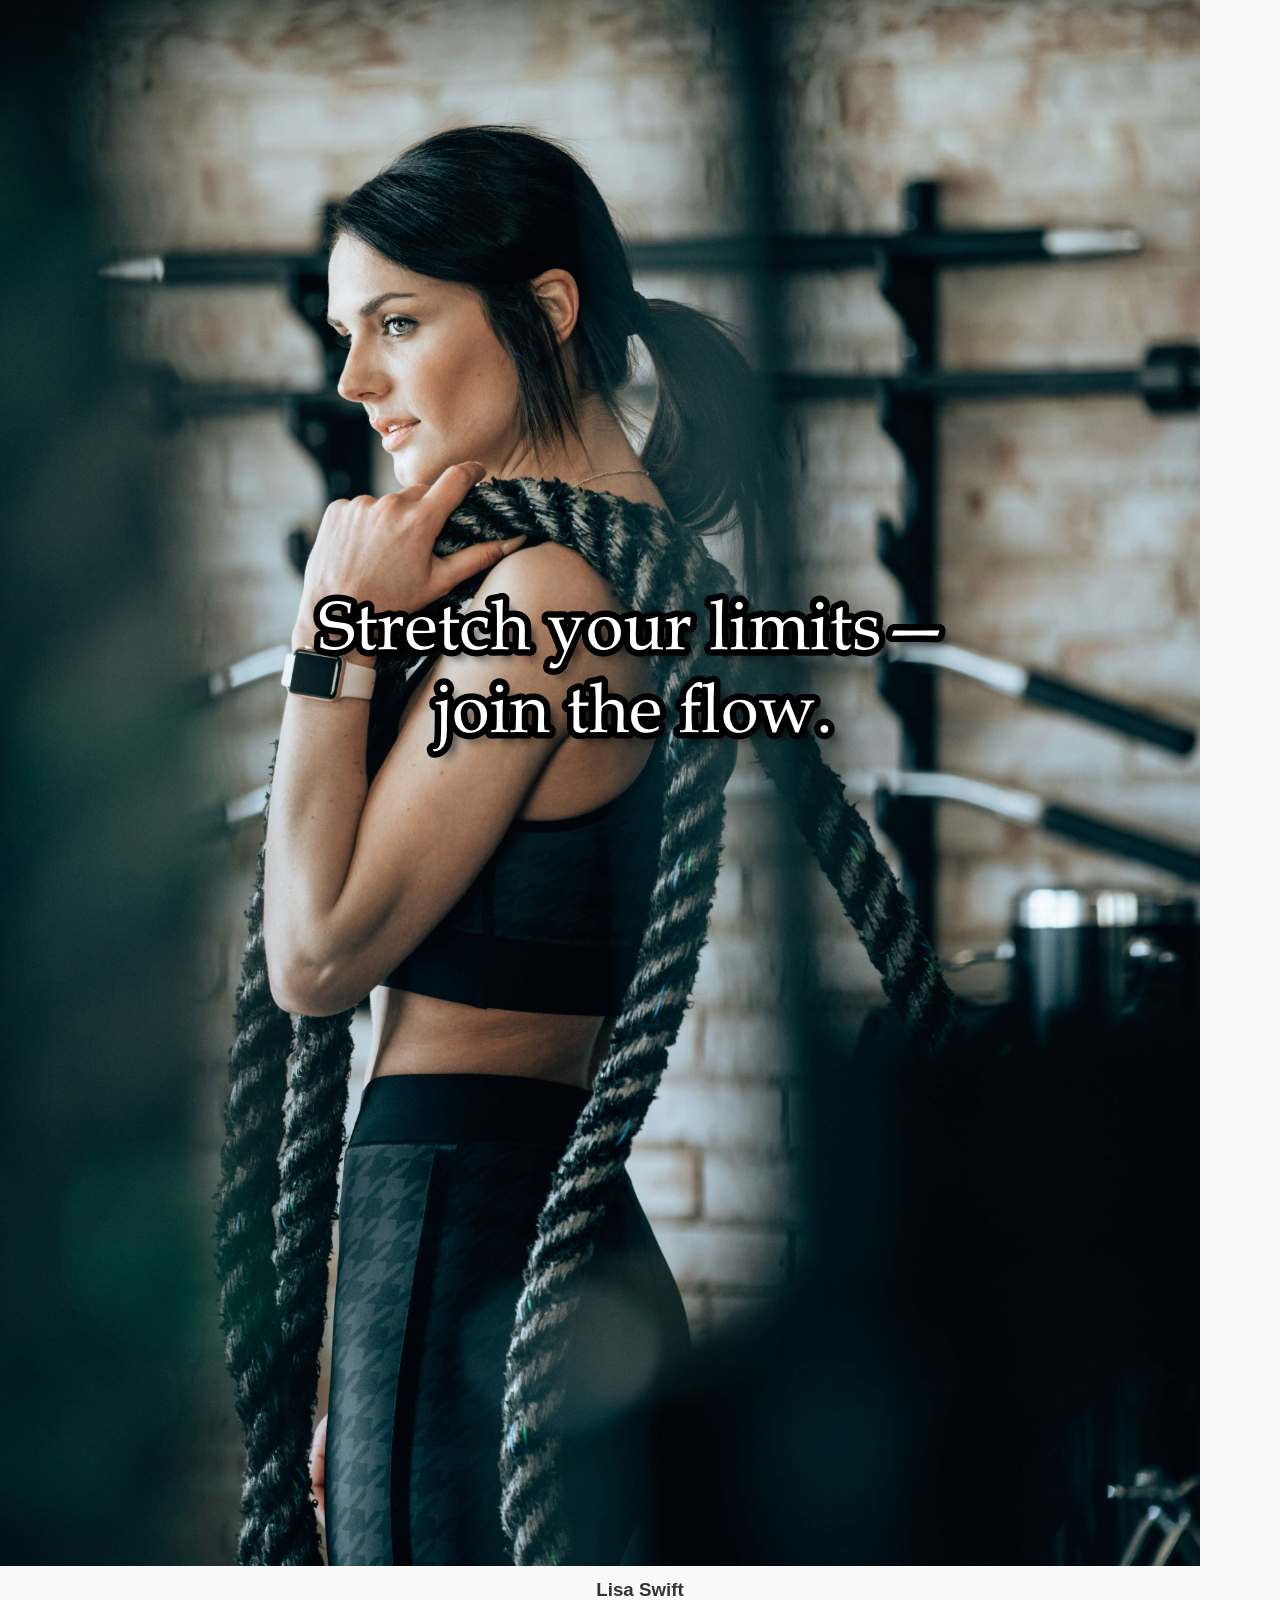
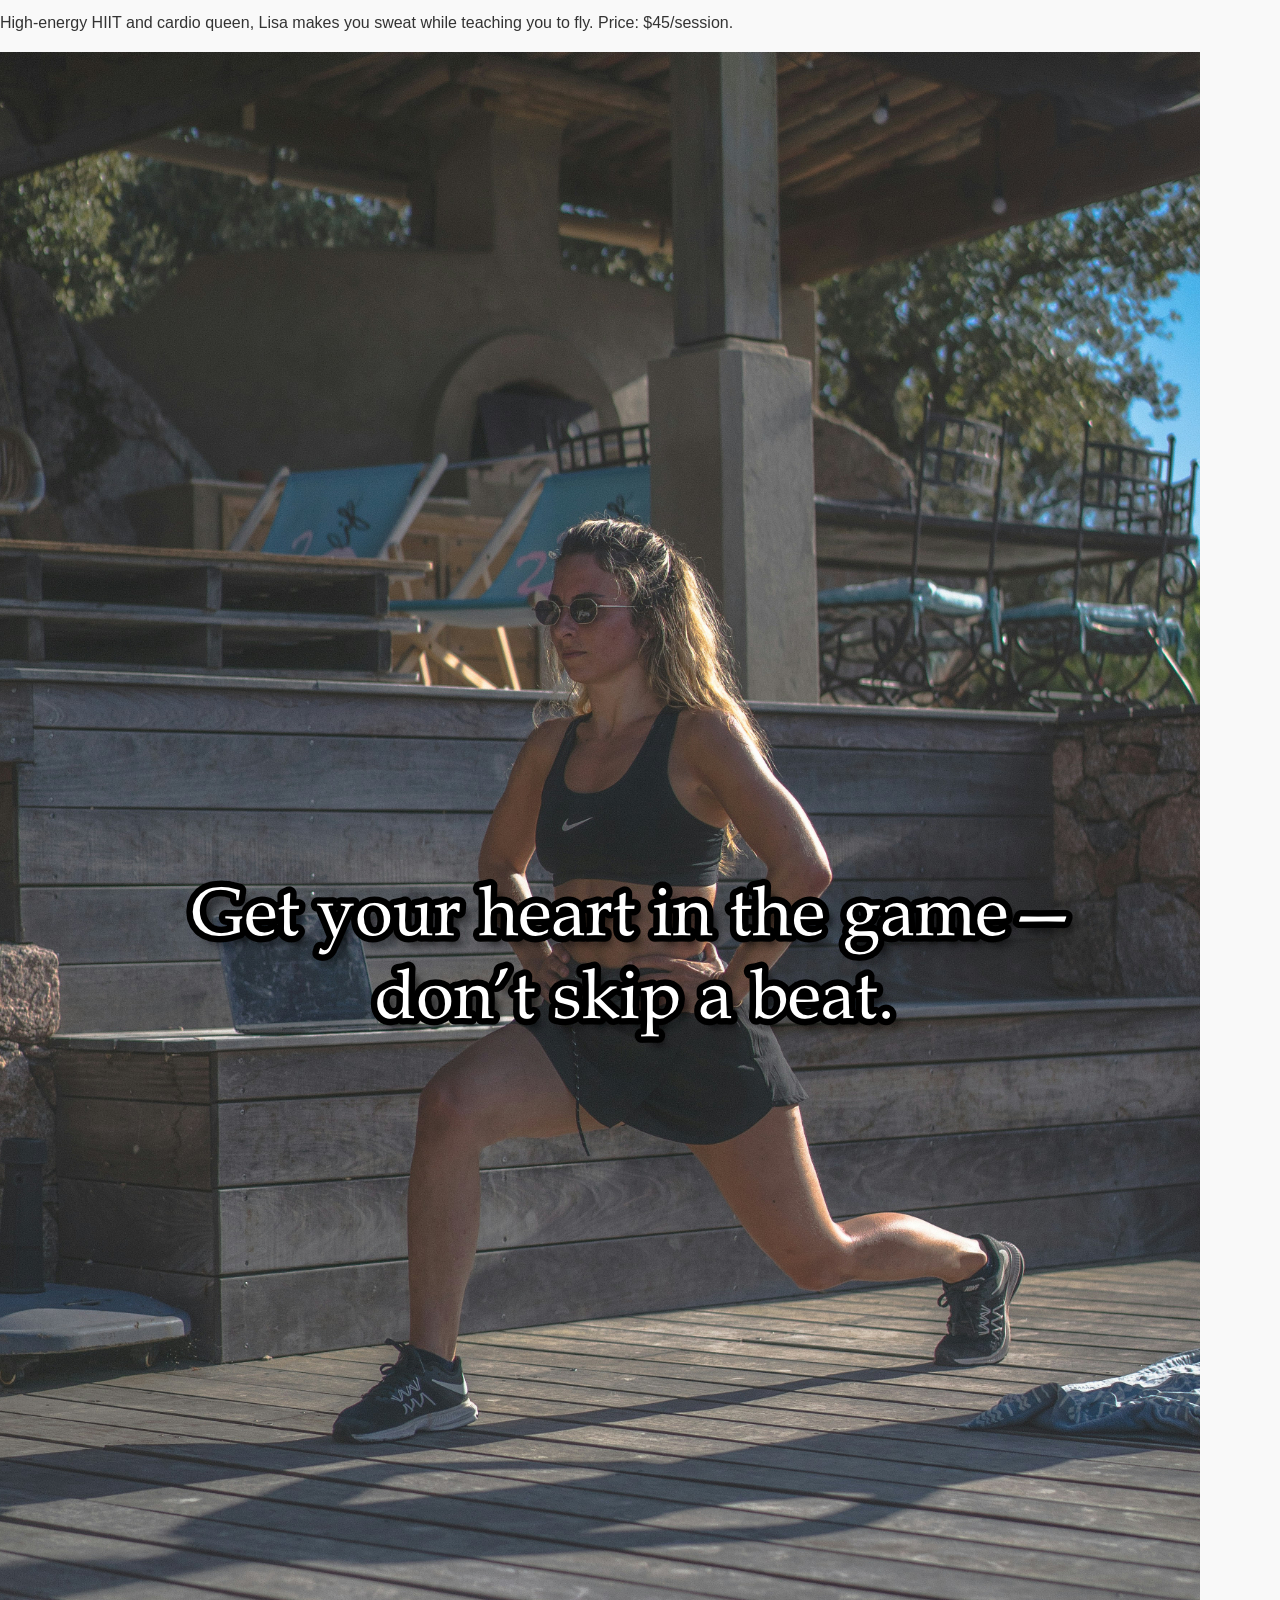
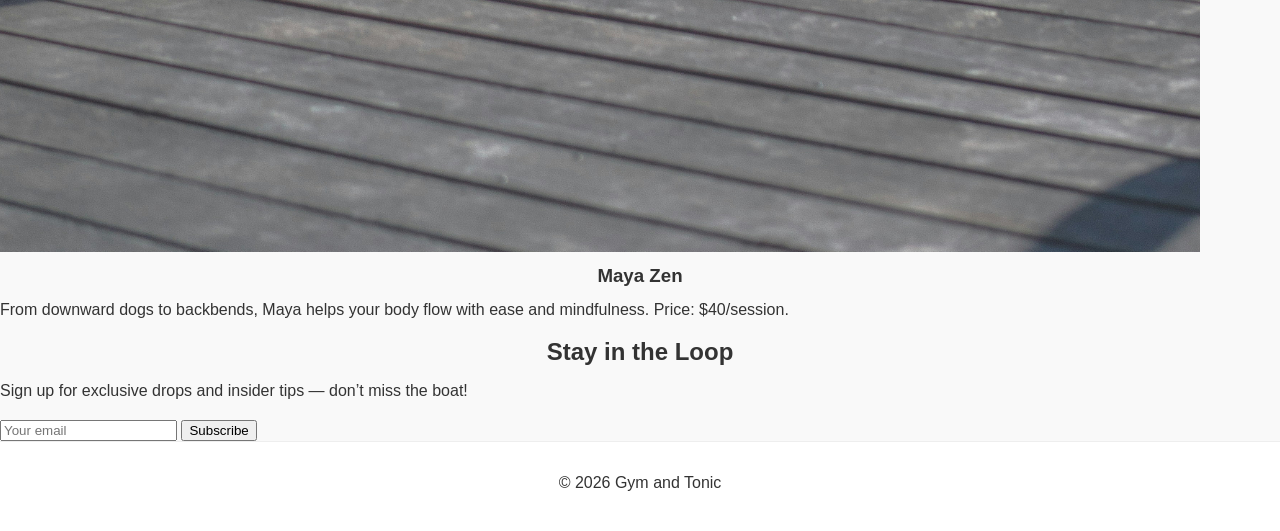
==== commit 9866cf66: "fix for grid" ====
--- a/index.html
+++ b/index.html
@@ -63,6 +63,20 @@
     </div>
   </section>
 
+<!-- Newsletter -->
+<section class="newsletter">
+  <h2 data-i18n="newsletter.title">Stay in the Loop</h2>
+  <p data-i18n="newsletter.subtitle">Sign up for exclusive drops and insider tips — don’t miss the boat!</p>
+  <form>
+    <input type="email" placeholder="Your email">
+    <button type="submit" data-i18n="newsletter.cta">Subscribe</button>
+  </form>
+</section>
+
+<script src="app.js"></script>
+</body>
+</html>
+
   <footer>
     <p>&copy; 2026 Gym and Tonic</p>
   </footer>
--- a/styles.css
+++ b/styles.css
@@ -12,6 +12,7 @@
 h1, h2, h3, h4 {
   font-weight: 700;
   margin: 0.5em 0;
+  text-align: center;
 }
 
 p {
@@ -75,6 +76,14 @@
 
 .navbar nav a:hover {
   color: #ff4500;
+}
+
+/* Language switcher (kept out of center flow) */
+#langSwitcher {
+  position: absolute;
+  right: 20px;
+  top: 20px;
+  padding: 5px;
 }
 
 /* ================== HERO ================== */
@@ -139,19 +148,19 @@
 }
 
 /* ================== TRAINERS (mapped from product-grid system) ================== */
-.featured-trainers {
-  padding: 60px 20px;
-  text-align: center;
-}
-
-.trainer-grid {
+.features {
+  padding: 60px 20px;
+  text-align: center;
+}
+
+.feature-grid {
   display: grid;
   grid-template-columns: repeat(auto-fit, minmax(250px, 1fr));
   gap: 20px;
   margin-top: 40px;
 }
 
-.trainer-card {
+.feature-card {
   background: #fff;
   padding: 20px;
   border-radius: 10px;
@@ -159,14 +168,14 @@
   text-align: center;
 }
 
-.trainer-card img {
-  width: 100%;
-  height: 300px;
+.feature-card img {
+  width: 100%;
+  height: auto;
   object-fit: contain;   /* IMPORTANT FIX */
   background: #fff;
 }
 
-.trainer-card h3 {
+.feature-card h3 {
   margin-top: 15px;
 }
 
@@ -188,7 +197,7 @@
 
 .coach-card img {
   width: 100%;
-  height: 300px;
+  height: auto;
   object-fit: contain;   /* IMPORTANT FIX */
   background: #fff;
 }
@@ -211,7 +220,7 @@
 
 .feature-card img {
   width: 100%;
-  height: 300px;
+  height: auto;
   object-fit: contain;   /* matches coaches behavior */
   background: #fff;
 }
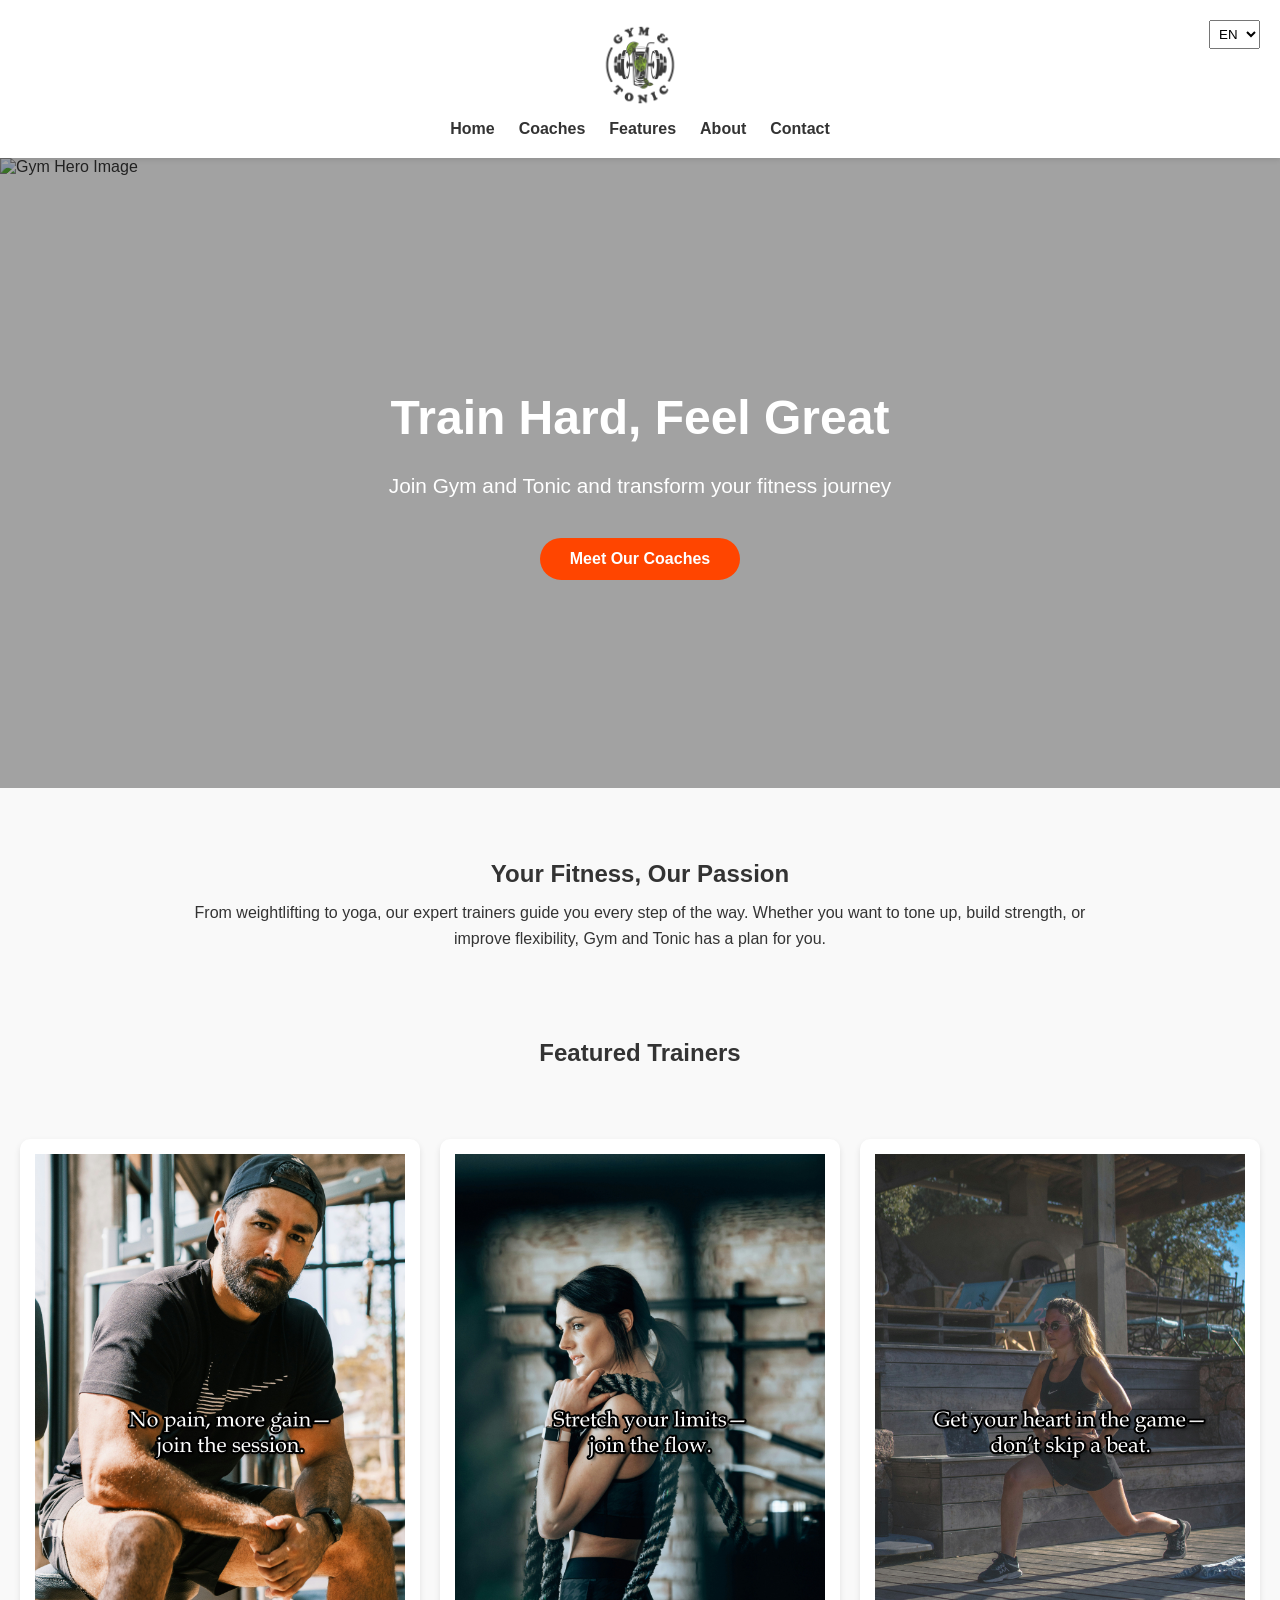
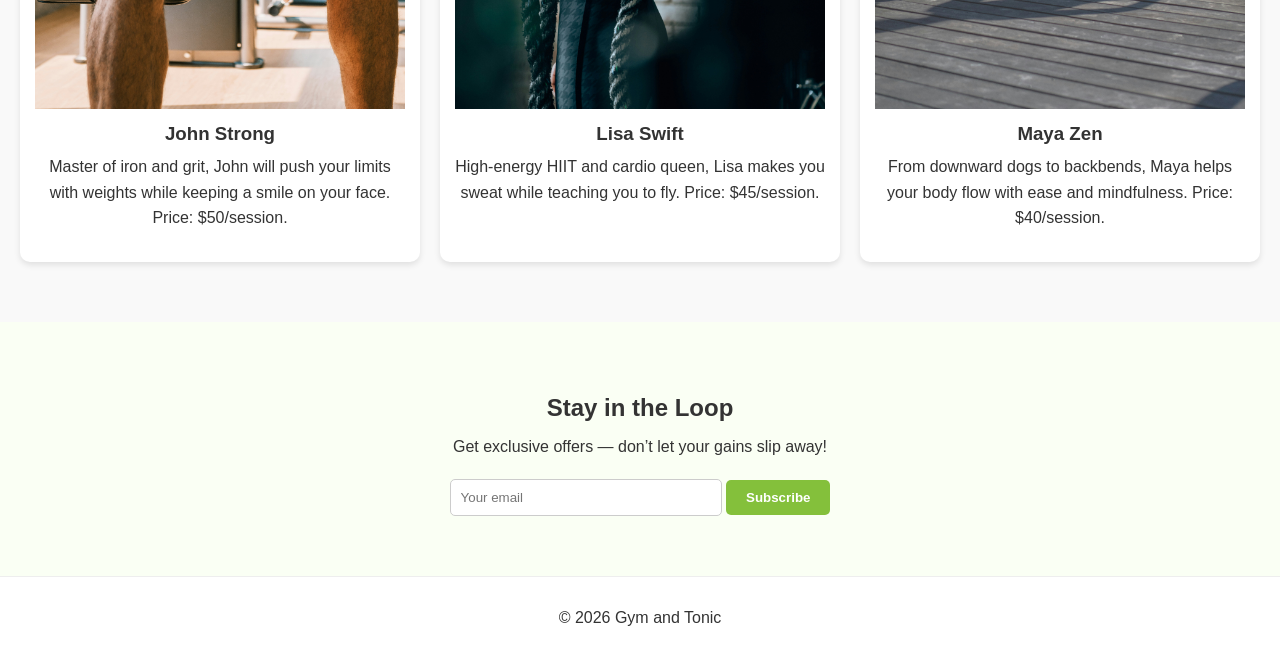
==== commit a349ee8d: "fixed newsletter message" ====
--- a/index.html
+++ b/index.html
@@ -66,7 +66,7 @@
 <!-- Newsletter -->
 <section class="newsletter">
   <h2 data-i18n="newsletter.title">Stay in the Loop</h2>
-  <p data-i18n="newsletter.subtitle">Sign up for exclusive drops and insider tips — don’t miss the boat!</p>
+  <p data-i18n="newsletter.subtitle">Get exclusive offers — don’t let your gains slip away!</p>
   <form>
     <input type="email" placeholder="Your email">
     <button type="submit" data-i18n="newsletter.cta">Subscribe</button>
--- a/styles.css
+++ b/styles.css
@@ -225,6 +225,29 @@
   background: #fff;
 }
 
+/* ================== FEATURED TRAINERS FRONT PAGE ================== */
+.trainer-grid {
+  display: grid;
+  grid-template-columns: repeat(auto-fit, minmax(250px, 1fr));
+  gap: 20px;
+  padding: 60px 20px;
+}
+
+.trainer-card {
+  background: #fff;
+  border-radius: 10px;
+  box-shadow: 0 3px 6px rgba(0,0,0,0.1);
+  padding: 15px;
+  text-align: center;
+}
+
+.trainer-card img {
+  width: 100%;
+  height: auto;
+  object-fit: contain;   /* matches coaches behavior */
+  background: #fff;
+}
+
 /* ================== ABOUT ================== */
 .about {
   padding: 60px 20px;
@@ -312,4 +335,33 @@
   .hero-text p {
     font-size: 1rem;
   }
+}
+
+/* ===== NEWSLETTER ===== */
+
+.newsletter {
+  background: #fafff4;
+  text-align: center;
+  padding: 60px 20px;
+}
+
+.newsletter form {
+  margin-top: 20px;
+}
+
+.newsletter input[type="email"] {
+  padding: 10px;
+  width: 250px;
+  border-radius: 5px;
+  border: 1px solid #ccc;
+}
+
+.newsletter button {
+  padding: 10px 20px;
+  border-radius: 5px;
+  border: none;
+  background: #84c03b;
+  color: white;
+  font-weight: bold;
+  cursor: pointer;
 }
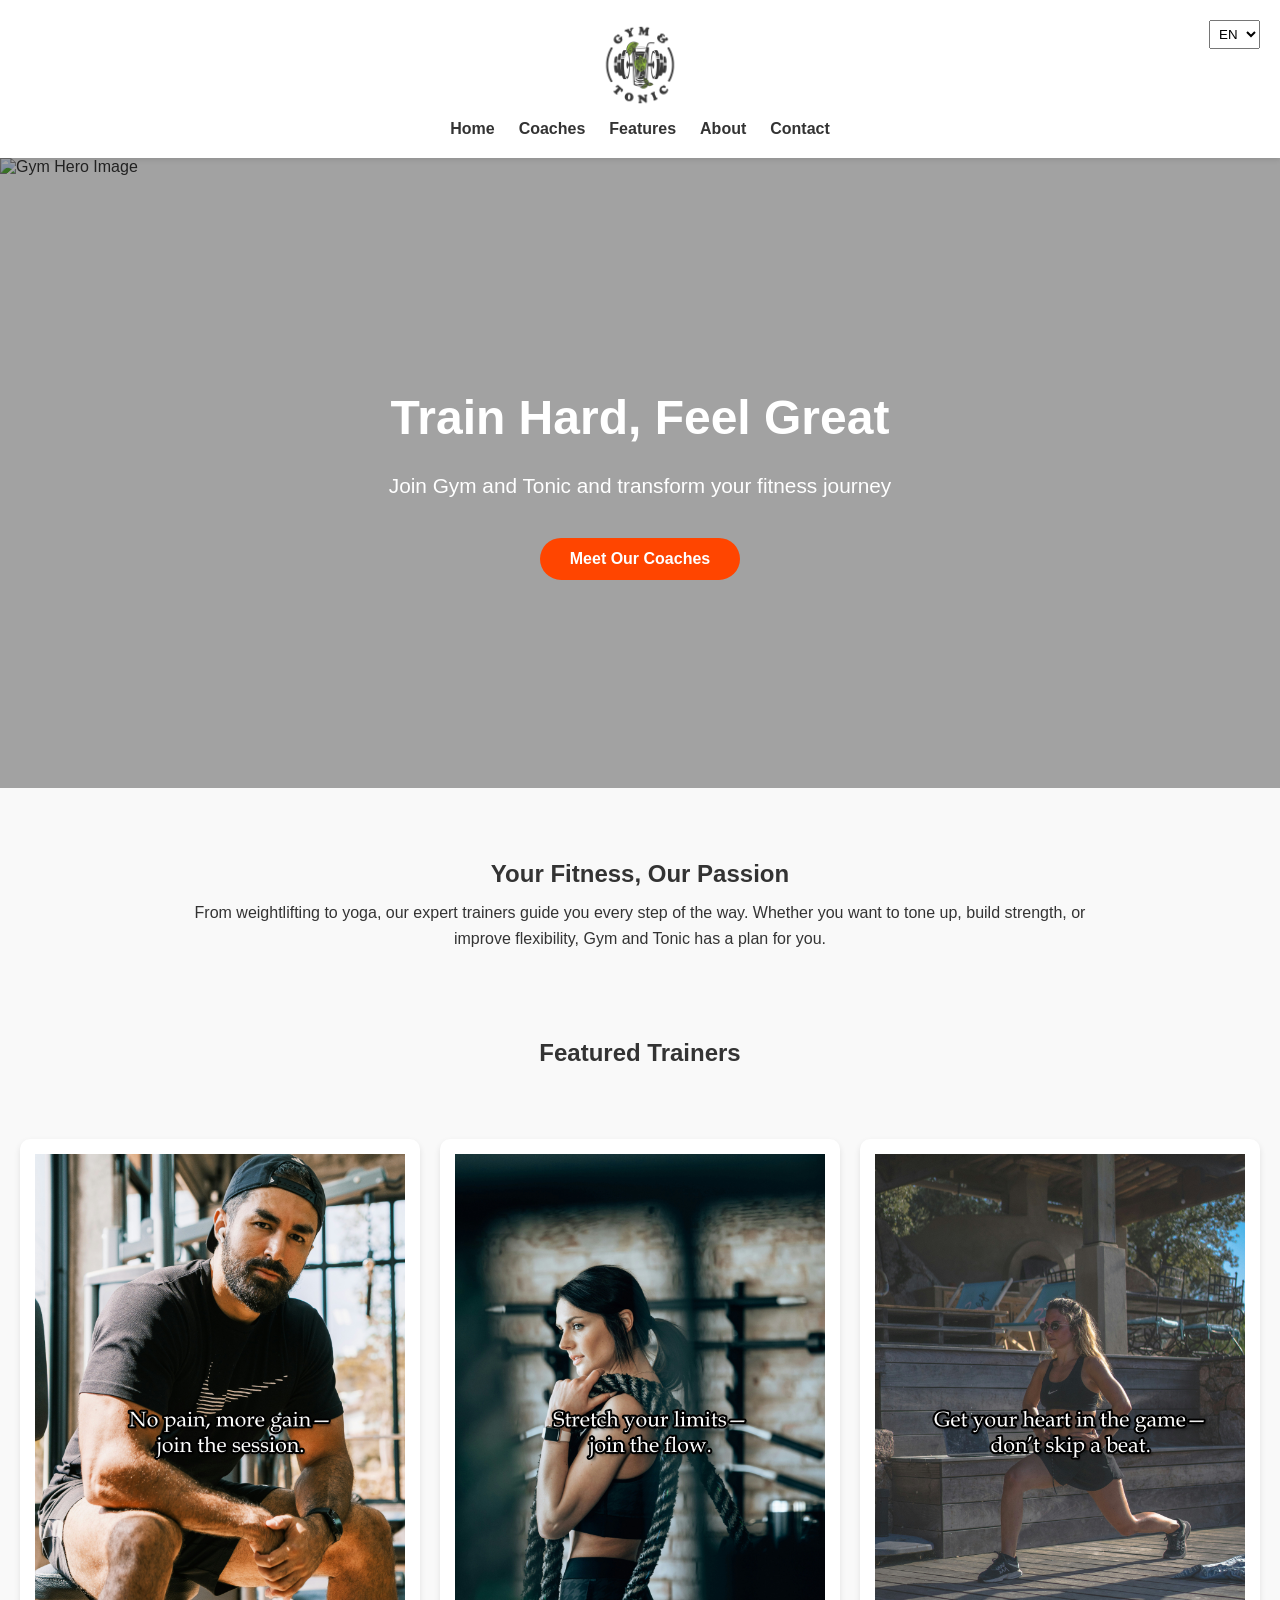
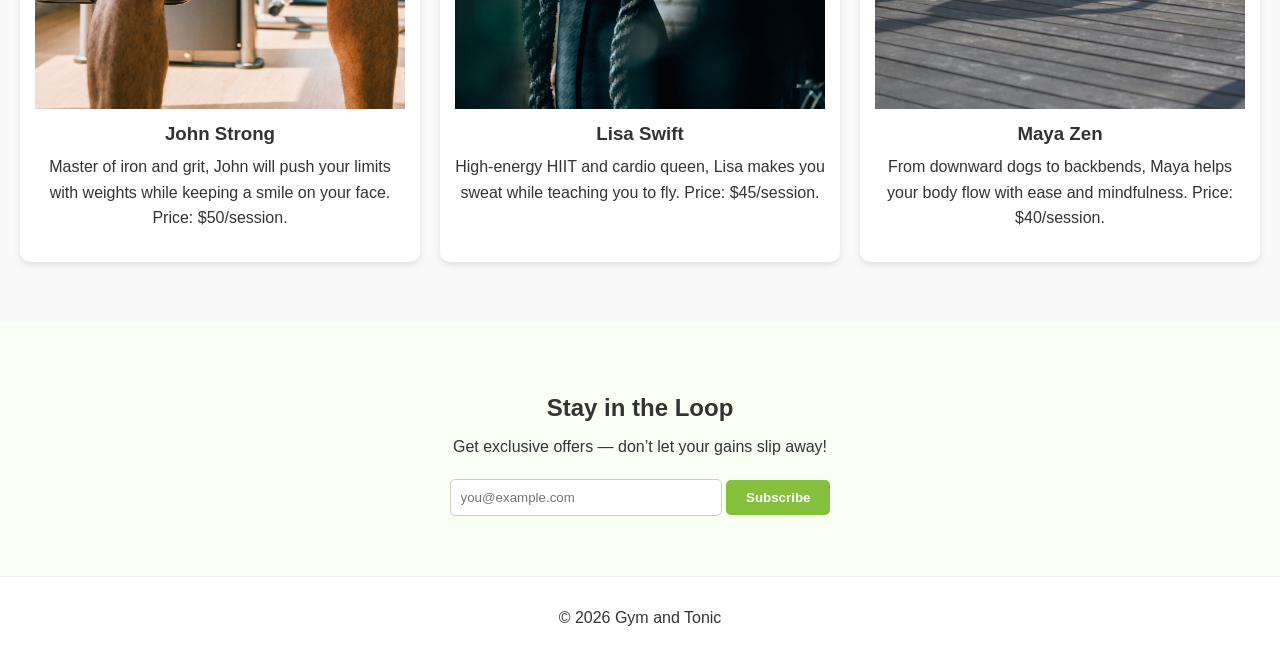
==== commit 52461f14: "ukr localization test" ====
--- a/index.html
+++ b/index.html
@@ -3,7 +3,7 @@
 <head>
   <meta charset="UTF-8">
   <meta name="viewport" content="width=device-width, initial-scale=1.0">
-  <title>Gym and Tonic</title>
+  <title data-i18n="title">Gym and Tonic</title>
   <link rel="stylesheet" href="styles.css">
   <script src="app.js" defer></script>
 </head>
@@ -68,7 +68,7 @@
   <h2 data-i18n="newsletter.title">Stay in the Loop</h2>
   <p data-i18n="newsletter.subtitle">Get exclusive offers — don’t let your gains slip away!</p>
   <form>
-    <input type="email" placeholder="Your email">
+    <input type="email" placeholder="Email address" data-i18n-placeholder="contact.email">
     <button type="submit" data-i18n="newsletter.cta">Subscribe</button>
   </form>
 </section>
